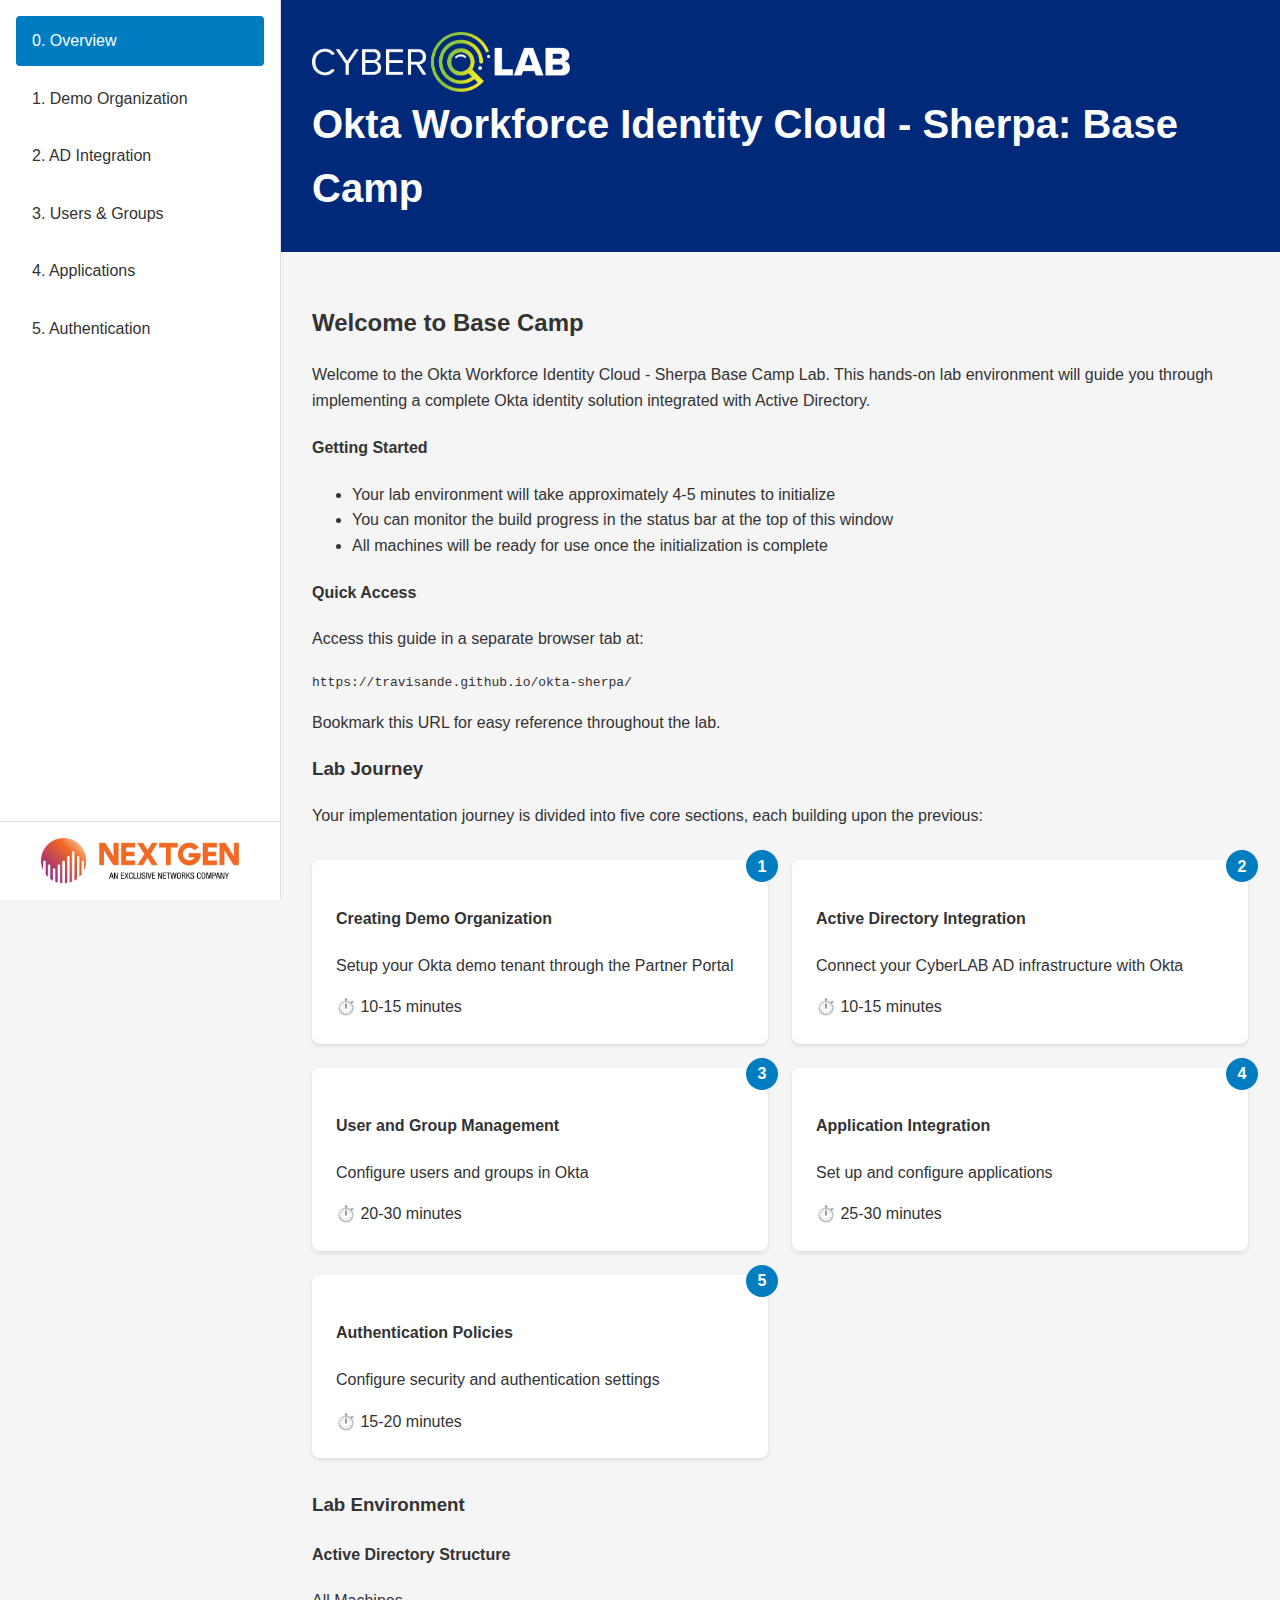
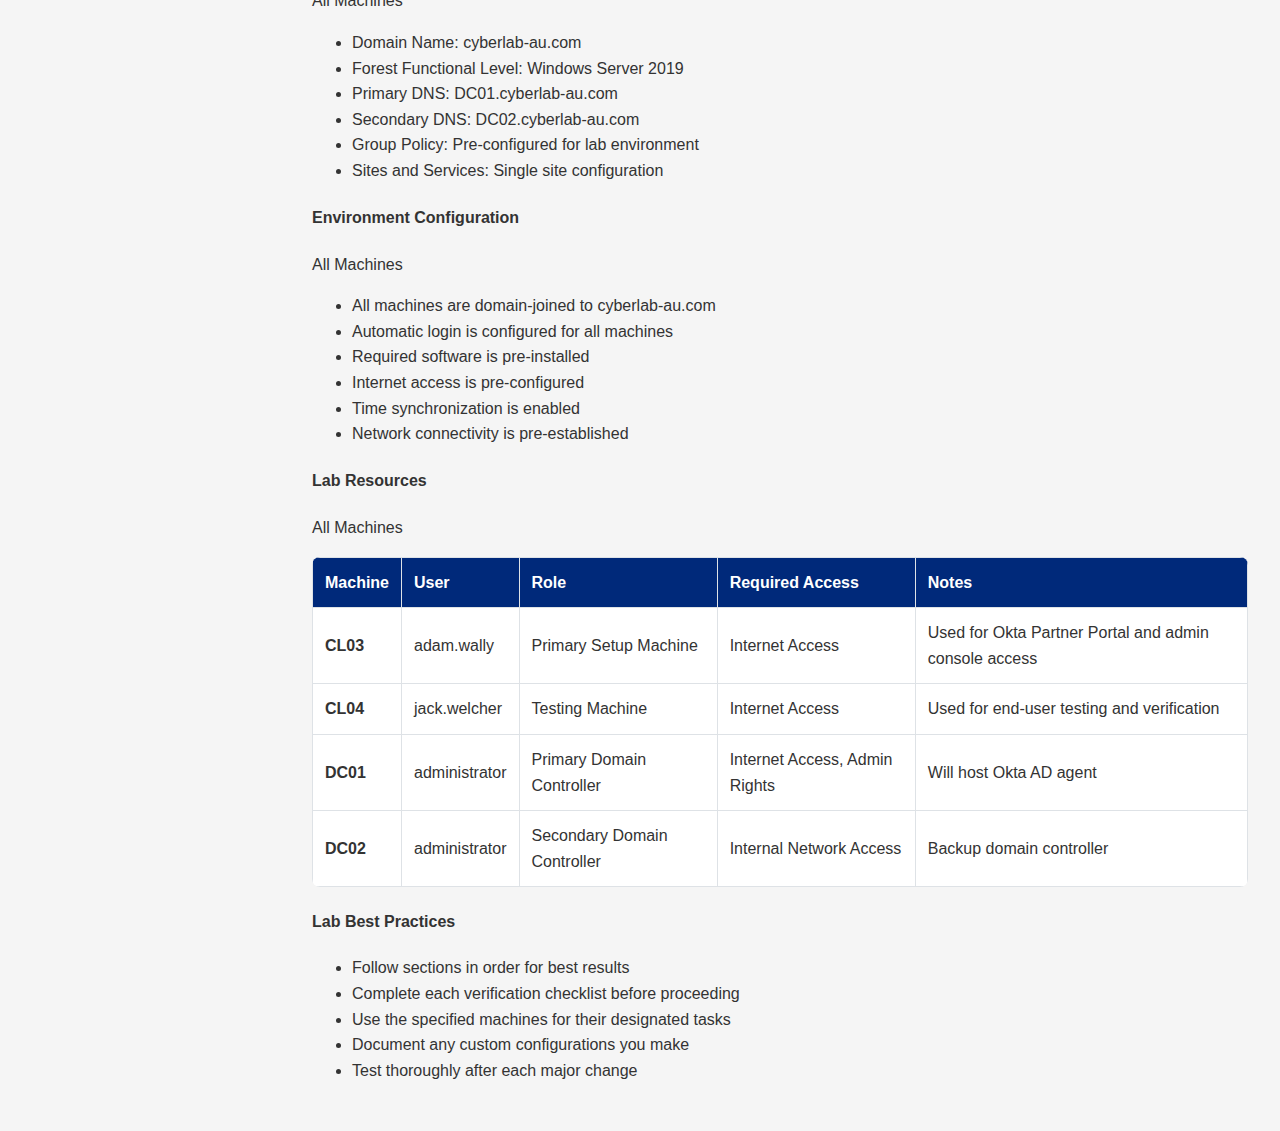
==== index.html @ 4bf0cad9 "Update index.html" ====
<!DOCTYPE html>
<html lang="en">
<head>
    <meta charset="UTF-8">
    <title>Okta Workforce Identity Cloud - Sherpa</title>
    <style>
        :root {
            --primary-color: #00297A;
            --secondary-color: #007DC1;
            --accent-color: #6e46ae;
            --text-color: #333;
            --background-color: #f5f5f5;
            --section-bg: #ffffff;
            --success-color: #28a745;
            --warning-color: #ffc107;
            --info-color: #17a2b8;
            --danger-color: #dc3545;
            --sidebar-width: 280px;
        }

        body {
            font-family: -apple-system, BlinkMacSystemFont, 'Segoe UI', Roboto, Oxygen, Ubuntu, Cantarell, sans-serif;
            line-height: 1.6;
            color: var(--text-color);
            background: var(--background-color);
            margin: 0;
            padding: 0;
        }

        .layout-container {
            display: flex;
            min-height: 100vh;
        }

        .sidebar {
            width: var(--sidebar-width);
            background: white;
            border-right: 1px solid #dee2e6;
            position: fixed;
            height: 100vh;
            overflow-y: auto;
            display: flex;
            flex-direction: column; /* Added to enable footer positioning */
        }

        .sidebar-nav {
            padding: 1rem;
            flex: 1; /* Takes up available space */
        }

        .nav-item {
            display: block;
            padding: 0.75rem 1rem;
            color: var(--text-color);
            text-decoration: none;
            border-radius: 4px;
            margin-bottom: 0.5rem;
        }

        .nav-item:hover {
            background: #f8f9fa;
        }

        .nav-item.active {
            background: var(--secondary-color);
            color: white;
        }

        .main-content {
            margin-left: var(--sidebar-width);
            flex: 1;
        }

        header {
            background: var(--primary-color);
            color: white;
            padding: 2rem;
        }

        header h1 {
            margin: 0;
            font-size: 2.5rem;
        }

        .content {
            padding: 2rem;
            max-width: 1200px;
            margin: 0 auto;
        }

        .section-cards {
            display: grid;
            grid-template-columns: repeat(auto-fit, minmax(300px, 1fr));
            gap: 1.5rem;
            margin: 2rem 0;
        }

        .section-card {
            background: white;
            padding: 1.5rem;
            border-radius: 8px;
            box-shadow: 0 2px 4px rgba(0,0,0,0.1);
            position: relative;
        }

        .card-number {
            position: absolute;
            top: -10px;
            right: -10px;
            width: 2rem;
            height: 2rem;
            background: var(--secondary-color);
            color: white;
            border-radius: 50%;
            display: flex;
            align-items: center;
            justify-content: center;
            font-weight: bold;
        }

        .table-container {
            overflow-x: auto;
            background: white;
            border-radius: 8px;
            margin: 1rem 0;
        }

        table {
            width: 100%;
            border-collapse: collapse;
        }

        th, td {
            padding: 0.75rem;
            border: 1px solid #dee2e6;
            text-align: left;
        }

        th {
            background: var(--primary-color);
            color: white;
        }

        @media (max-width: 768px) {
            .layout-container {
                flex-direction: column;
            }

            .sidebar {
                width: 100%;
                height: auto;
                position: relative;
            }

            .main-content {
                margin-left: 0;
            }

            .content {
                padding: 1rem;
            }
        }
        .logo-container {
            height: 60px;
            display: flex;
            align-items: center;
        }

        .logo-container img {
            height: 100%;
            width: auto;
            object-fit: contain;
        }
                .sidebar-footer {
            padding: 1rem;
            border-top: 1px solid #dee2e6;
            display: flex;
            justify-content: center;
            background: white;
        }

        .sidebar-footer img {
            max-width: 80%;
            height: auto;
            object-fit: contain;
        }
        @media (max-width: 768px) {
            .sidebar-footer {
                position: static;
                margin-top: 1rem;
            }
        }
    </style>
</head>
<body>
    <div class="layout-container">
        <aside class="sidebar">
            <nav class="sidebar-nav">
                <a href="./index.html" class="nav-item active">
                    <div>0. Overview</div>
                </a>
                <a href="./section1.html" class="nav-item">
                    <div>1. Demo Organization</div>
                </a>
                <a href="./section2.html" class="nav-item">
                    <div>2. AD Integration</div>
                </a>
                <a href="./section3.html" class="nav-item">
                    <div>3. Users & Groups</div>
                </a>
                <a href="./section4.html" class="nav-item">
                    <div>4. Applications</div>
                </a>
                <a href="./section5.html" class="nav-item">
                    <div>5. Authentication</div>
                </a>
            </nav>
            <div class="sidebar-footer">
                <img src="images/NEXTGEN.png" alt="NEXTGEN" />
            </div>
        </aside>

        <main class="main-content">
            <header>
                <div class="logo-container">
                    <img src="images/CyberLAB.png" alt="CyberLAB" />
                </div>
                <h1>Okta Workforce Identity Cloud - Sherpa: Base Camp</h1>
            </header>

            <div class="content">
                <div class="intro">
                    <h2>Welcome to Base Camp</h2>
                    <p>Welcome to the Okta Workforce Identity Cloud - Sherpa Base Camp Lab. This hands-on lab environment will guide you through implementing a complete Okta identity solution integrated with Active Directory.</p>
                    
                    <div class="important">
                        <h4>Getting Started</h4>
                        <ul>
                            <li>Your lab environment will take approximately 4-5 minutes to initialize</li>
                            <li>You can monitor the build progress in the status bar at the top of this window</li>
                            <li>All machines will be ready for use once the initialization is complete</li>
                        </ul>
                    </div>

                    <div class="note">
                        <h4>Quick Access</h4>
                        <p>Access this guide in a separate browser tab at:</p>
                        <code>https://travisande.github.io/okta-sherpa/</code>
                        <p>Bookmark this URL for easy reference throughout the lab.</p>
                    </div>
                </div>

<div class="section-overview">
                    <h3>Lab Journey</h3>
                    <p>Your implementation journey is divided into five core sections, each building upon the previous:</p>
                    <div class="section-cards">
                        <div class="section-card">
                            <div class="card-number">1</div>
                            <h4>Creating Demo Organization</h4>
                            <p>Setup your Okta demo tenant through the Partner Portal</p>
                            <span class="estimated-time">⏱️ 10-15 minutes</span>
                        </div>
                        
                        <div class="section-card">
                            <div class="card-number">2</div>
                            <h4>Active Directory Integration</h4>
                            <p>Connect your CyberLAB AD infrastructure with Okta</p>
                            <span class="estimated-time">⏱️ 10-15 minutes</span>
                        </div>
                        
                        <div class="section-card">
                            <div class="card-number">3</div>
                            <h4>User and Group Management</h4>
                            <p>Configure users and groups in Okta</p>
                            <span class="estimated-time">⏱️ 20-30 minutes</span>
                        </div>
                        
                        <div class="section-card">
                            <div class="card-number">4</div>
                            <h4>Application Integration</h4>
                            <p>Set up and configure applications</p>
                            <span class="estimated-time">⏱️ 25-30 minutes</span>
                        </div>
                        
                        <div class="section-card">
                            <div class="card-number">5</div>
                            <h4>Authentication Policies</h4>
                            <p>Configure security and authentication settings</p>
                            <span class="estimated-time">⏱️ 15-20 minutes</span>
                        </div>
                    </div>
                </div>

                <div class="environment-details">
                    <h3>Lab Environment</h3>
                    
                    <div class="domain-info">
                        <div class="step-header">
                            <h4>Active Directory Structure</h4>
                            <div class="machine-indicator">All Machines</div>
                        </div>
                        <ul>
                            <li>Domain Name: cyberlab-au.com</li>
                            <li>Forest Functional Level: Windows Server 2019</li>
                            <li>Primary DNS: DC01.cyberlab-au.com</li>
                            <li>Secondary DNS: DC02.cyberlab-au.com</li>
                            <li>Group Policy: Pre-configured for lab environment</li>
                            <li>Sites and Services: Single site configuration</li>
                        </ul>
                    </div>

                    <div class="important-notes">
                        <div class="step-header">
                            <h4>Environment Configuration</h4>
                            <div class="machine-indicator">All Machines</div>
                        </div>
                        <ul>
                            <li>All machines are domain-joined to cyberlab-au.com</li>
                            <li>Automatic login is configured for all machines</li>
                            <li>Required software is pre-installed</li>
                            <li>Internet access is pre-configured</li>
                            <li>Time synchronization is enabled</li>
                            <li>Network connectivity is pre-established</li>
                        </ul>
                    </div>
                    
                <div class="machine-info">
                        <div class="step-header">
                            <h4>Lab Resources</h4>
                            <div class="machine-indicator">All Machines</div>
                        </div>
                    <div class="table-container">
                        <table>
                            <thead>
                                <tr>
                                    <th>Machine</th>
                                    <th>User</th>
                                    <th>Role</th>
                                    <th>Required Access</th>
                                    <th>Notes</th>
                                </tr>
                            </thead>
                            <tbody>
                                <tr>
                                    <td><strong>CL03</strong></td>
                                    <td>adam.wally</td>
                                    <td>Primary Setup Machine</td>
                                    <td>Internet Access</td>
                                    <td>Used for Okta Partner Portal and admin console access</td>
                                </tr>
                                <tr>
                                    <td><strong>CL04</strong></td>
                                    <td>jack.welcher</td>
                                    <td>Testing Machine</td>
                                    <td>Internet Access</td>
                                    <td>Used for end-user testing and verification</td>
                                </tr>
                                <tr>
                                    <td><strong>DC01</strong></td>
                                    <td>administrator</td>
                                    <td>Primary Domain Controller</td>
                                    <td>Internet Access, Admin Rights</td>
                                    <td>Will host Okta AD agent</td>
                                </tr>
                                <tr>
                                    <td><strong>DC02</strong></td>
                                    <td>administrator</td>
                                    <td>Secondary Domain Controller</td>
                                    <td>Internal Network Access</td>
                                    <td>Backup domain controller</td>
                                </tr>
                            </tbody>
                        </table>
                    </div>

                    <div class="tip">
                        <h4>Lab Best Practices</h4>
                        <ul>
                            <li>Follow sections in order for best results</li>
                            <li>Complete each verification checklist before proceeding</li>
                            <li>Use the specified machines for their designated tasks</li>
                            <li>Document any custom configurations you make</li>
                            <li>Test thoroughly after each major change</li>
                        </ul>
                    </div>
                </div>
            </div>
        </main>
    </div>
</body>
</html>
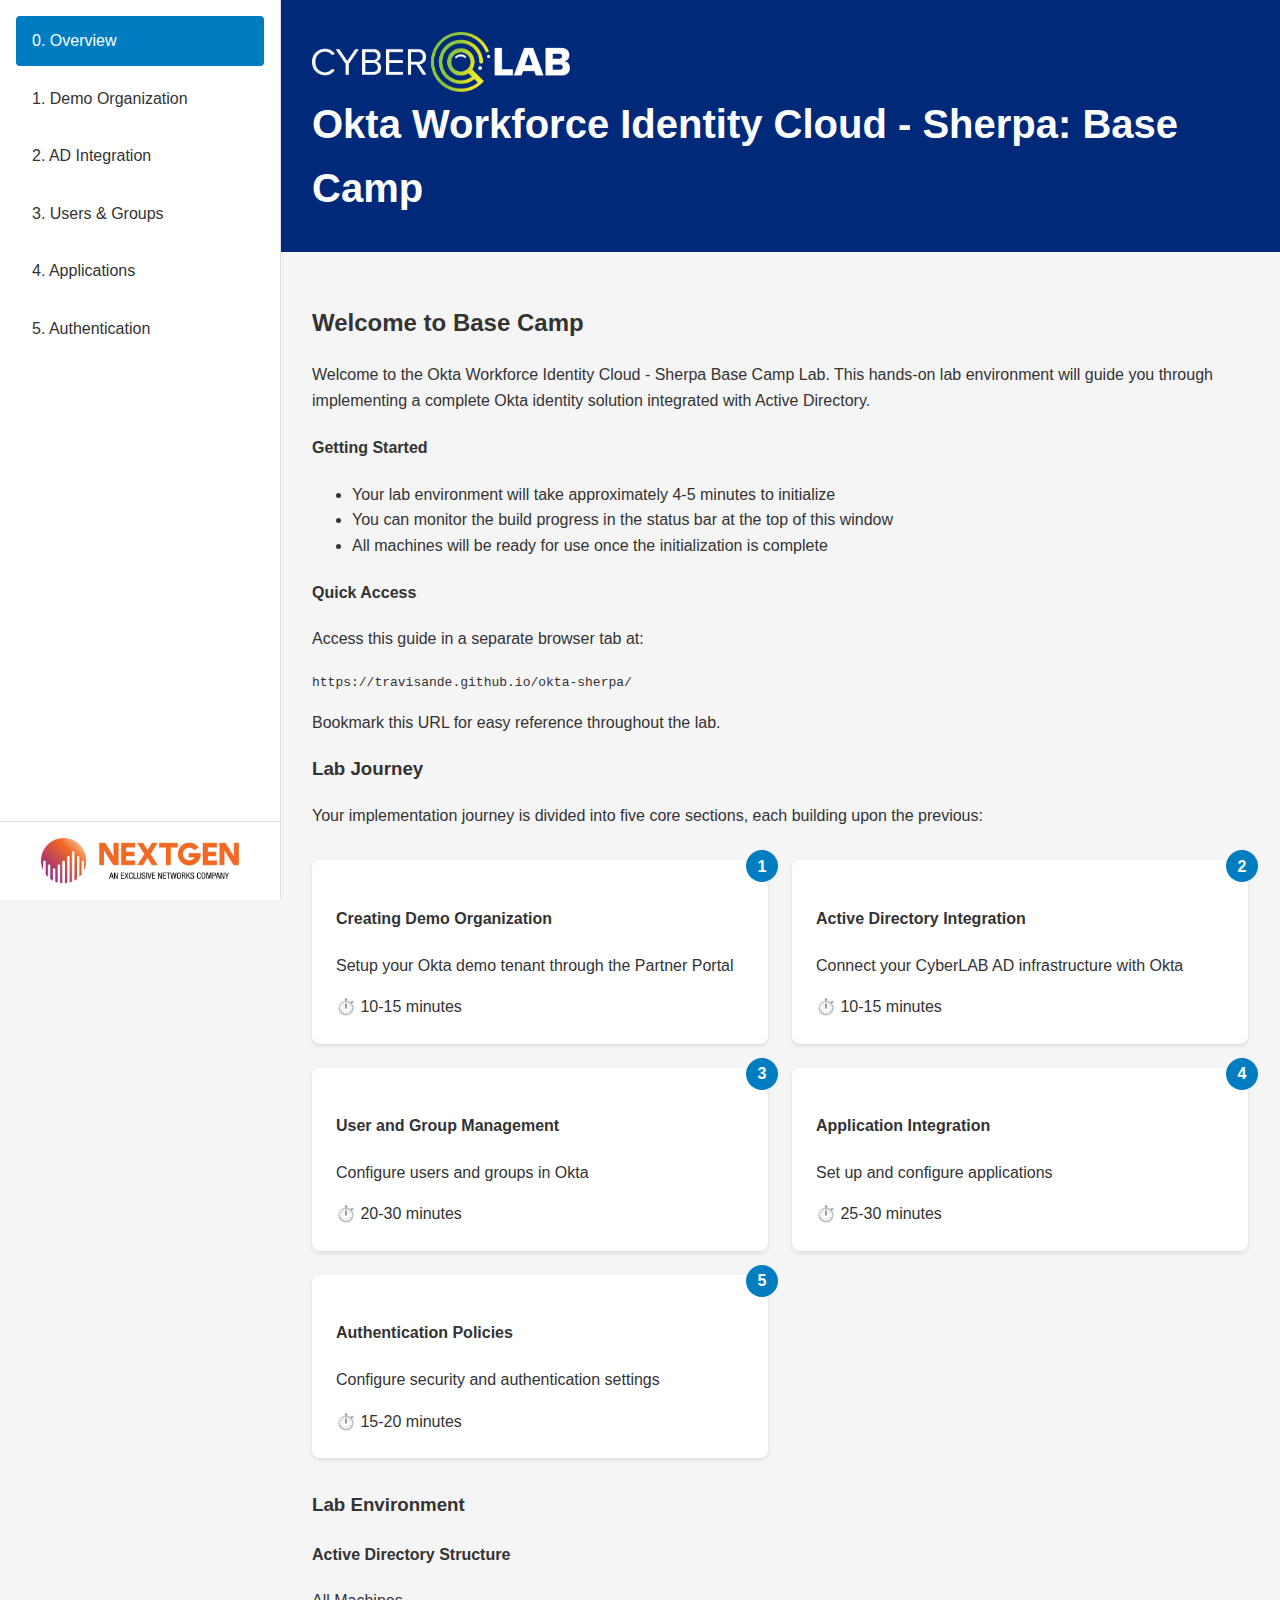
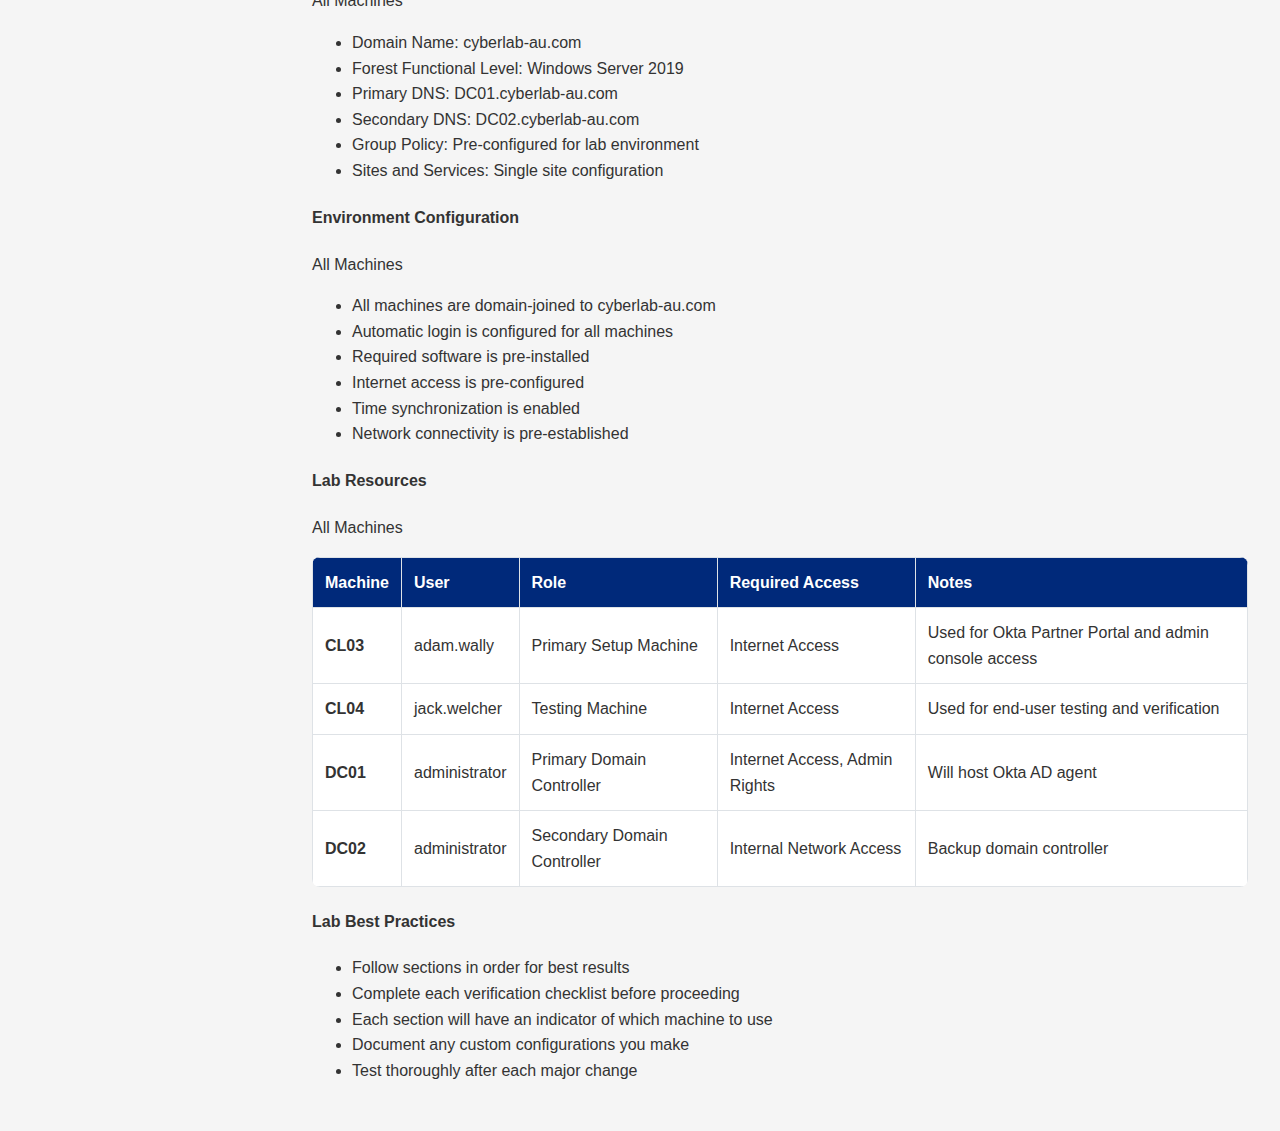
==== commit 89941d33: "Update index.html" ====
--- a/index.html
+++ b/index.html
@@ -378,7 +378,7 @@
                         <ul>
                             <li>Follow sections in order for best results</li>
                             <li>Complete each verification checklist before proceeding</li>
-                            <li>Use the specified machines for their designated tasks</li>
+                            <li>Each section will have an indicator of which machine to use</li>
                             <li>Document any custom configurations you make</li>
                             <li>Test thoroughly after each major change</li>
                         </ul>
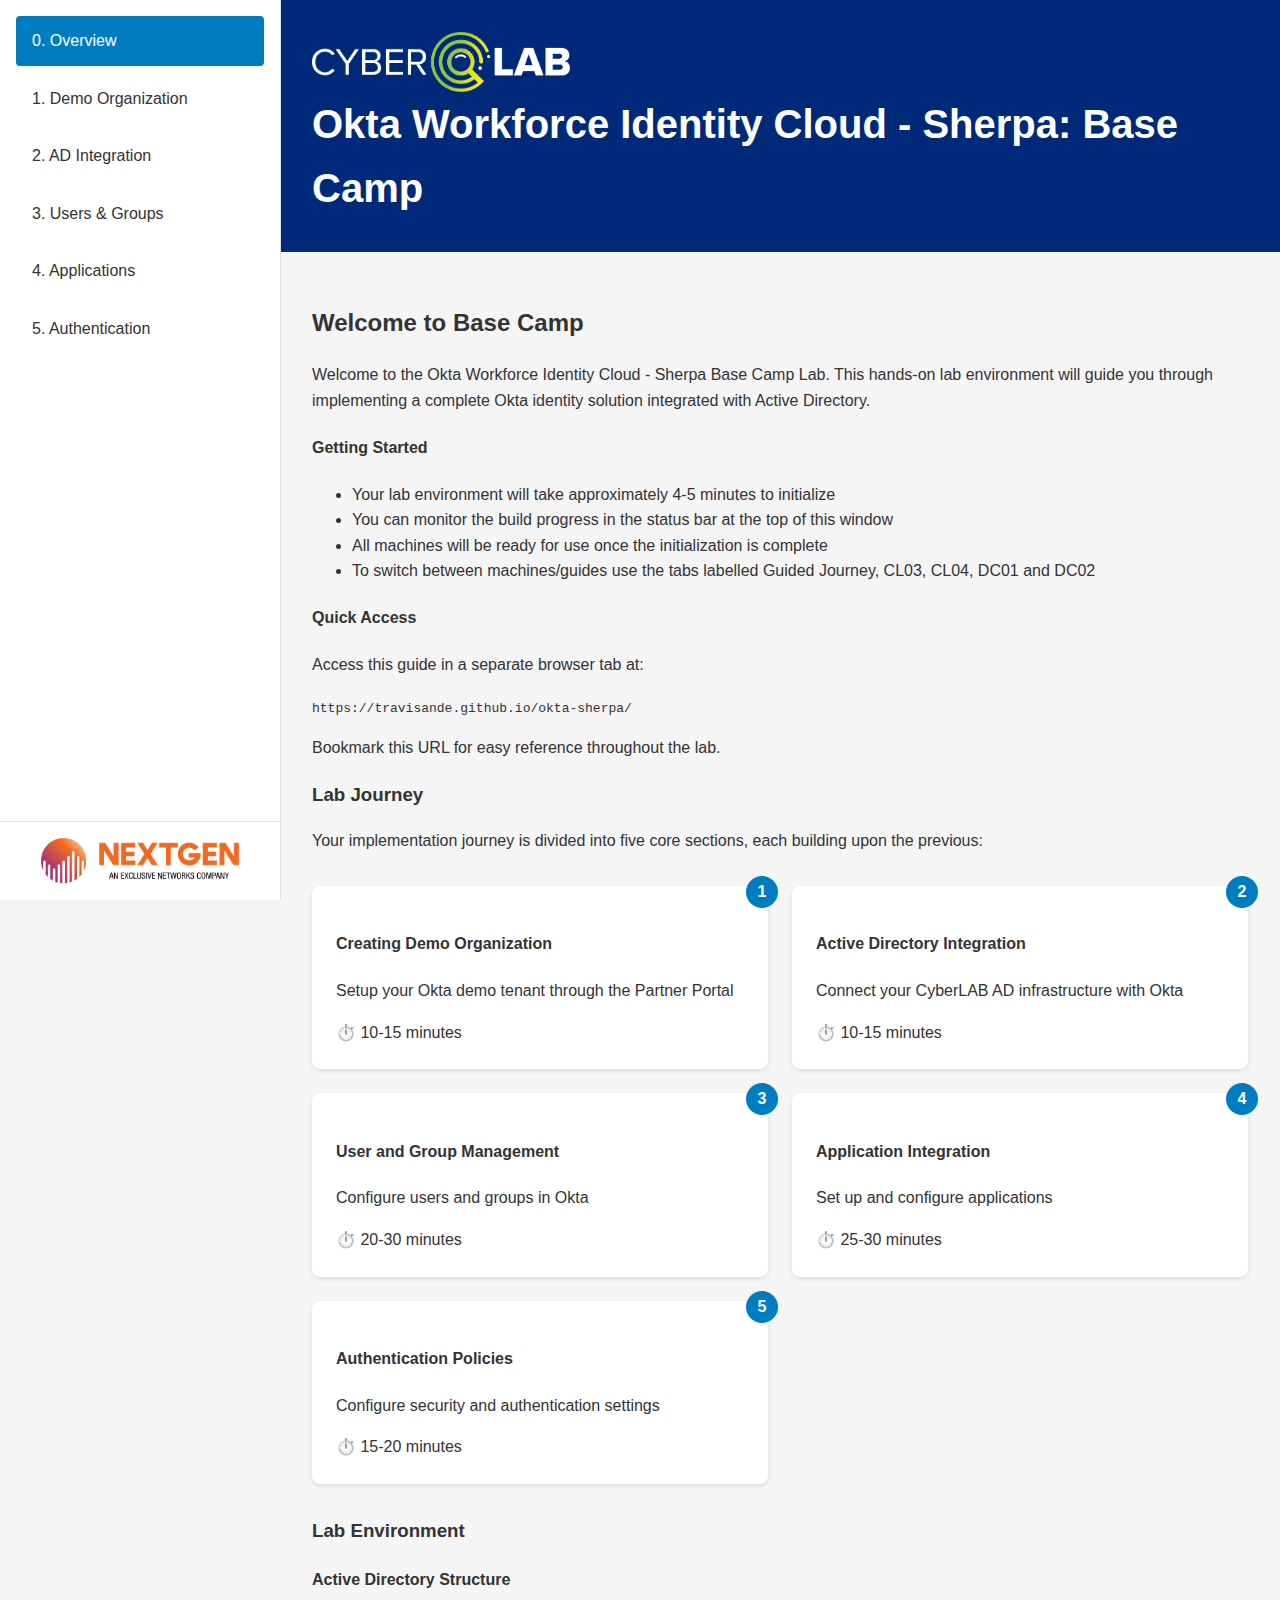
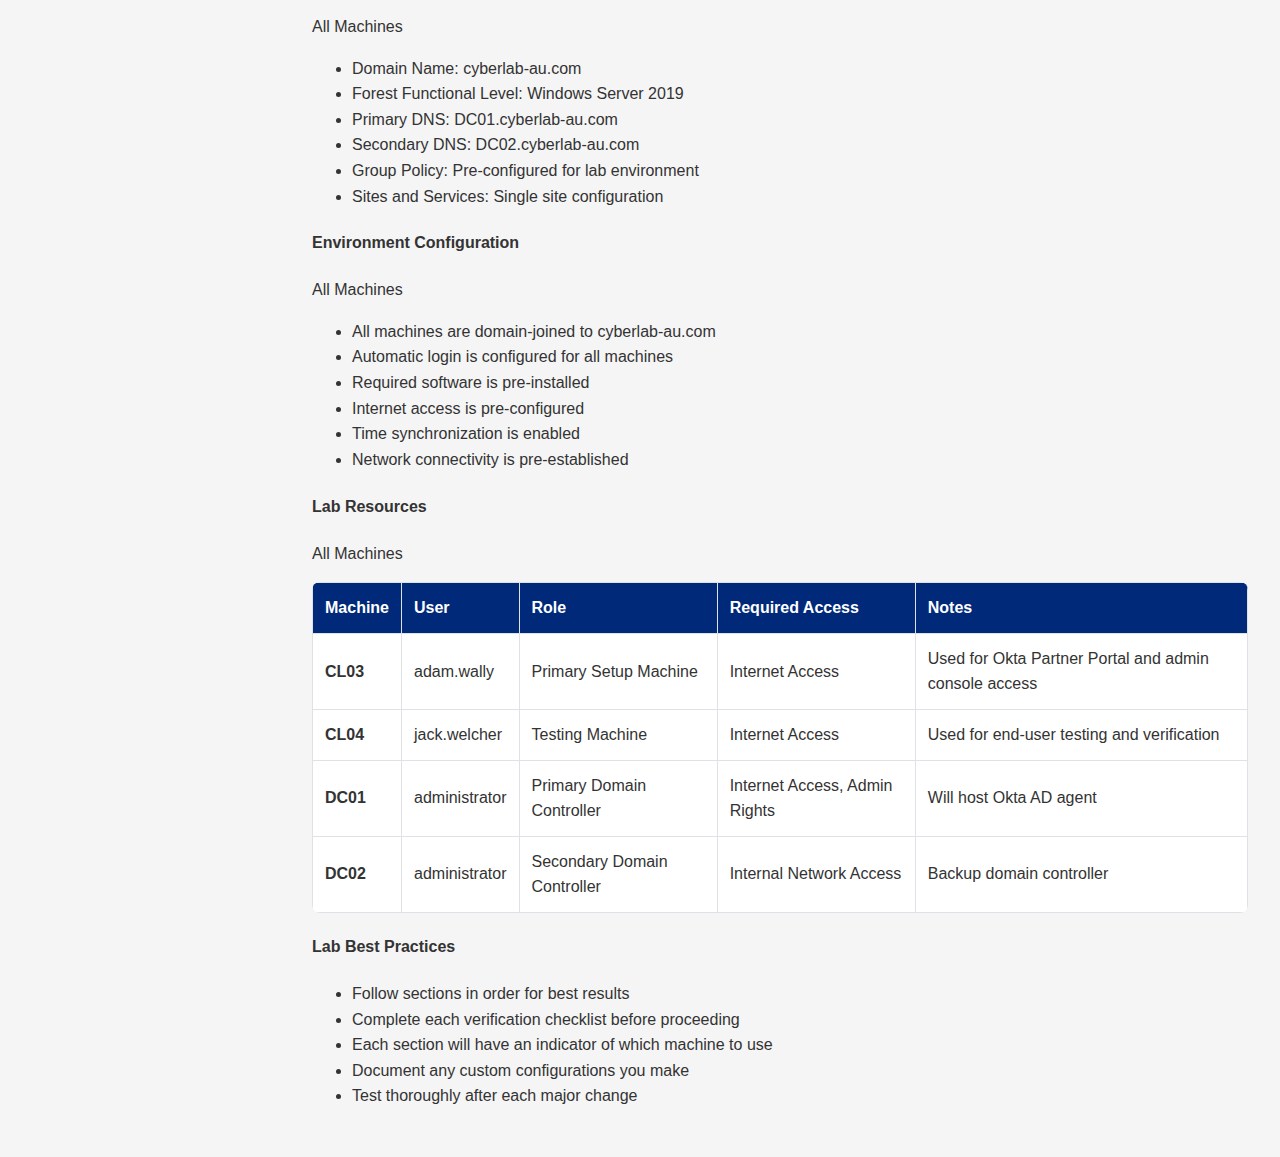
==== commit caafabdd: "Update index.html" ====
--- a/index.html
+++ b/index.html
@@ -239,6 +239,7 @@
                             <li>Your lab environment will take approximately 4-5 minutes to initialize</li>
                             <li>You can monitor the build progress in the status bar at the top of this window</li>
                             <li>All machines will be ready for use once the initialization is complete</li>
+                            <li>To switch between machines/guides use the tabs labelled Guided Journey, CL03, CL04, DC01 and DC02</li>
                         </ul>
                     </div>
 
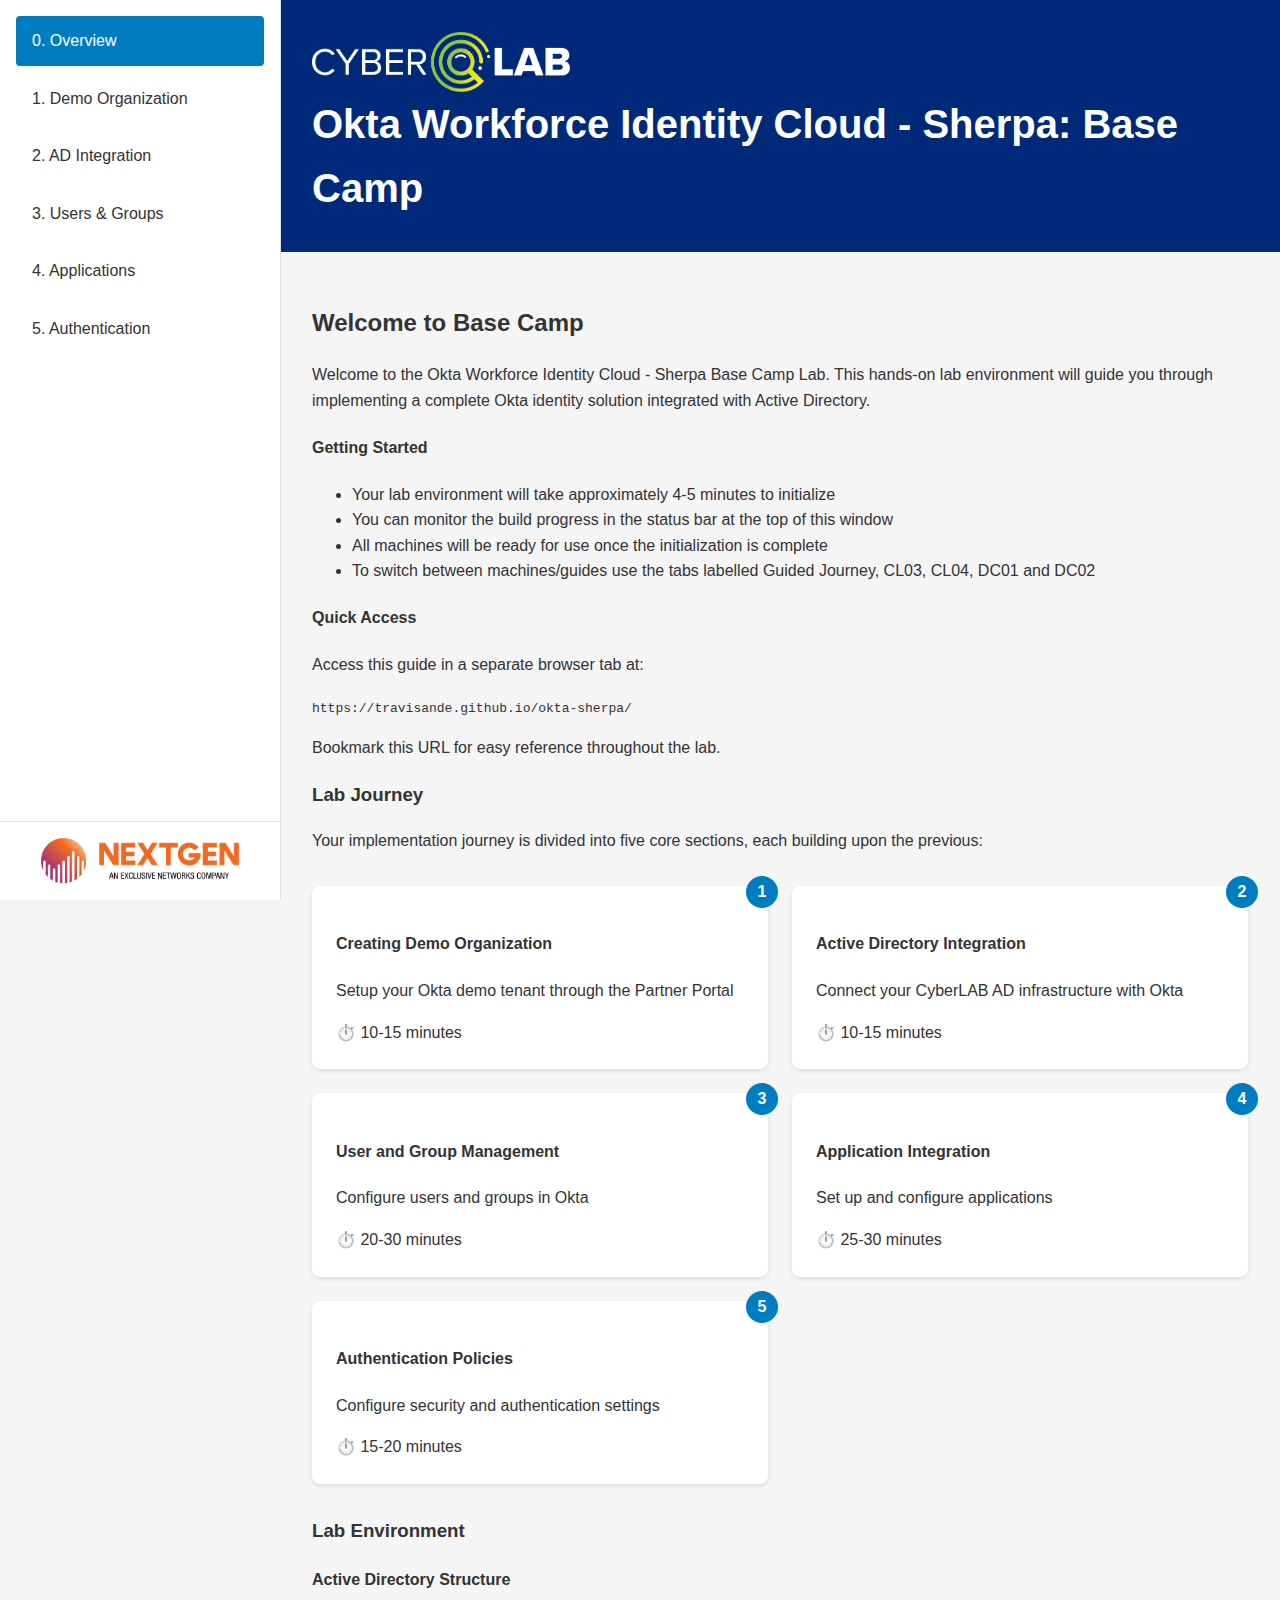
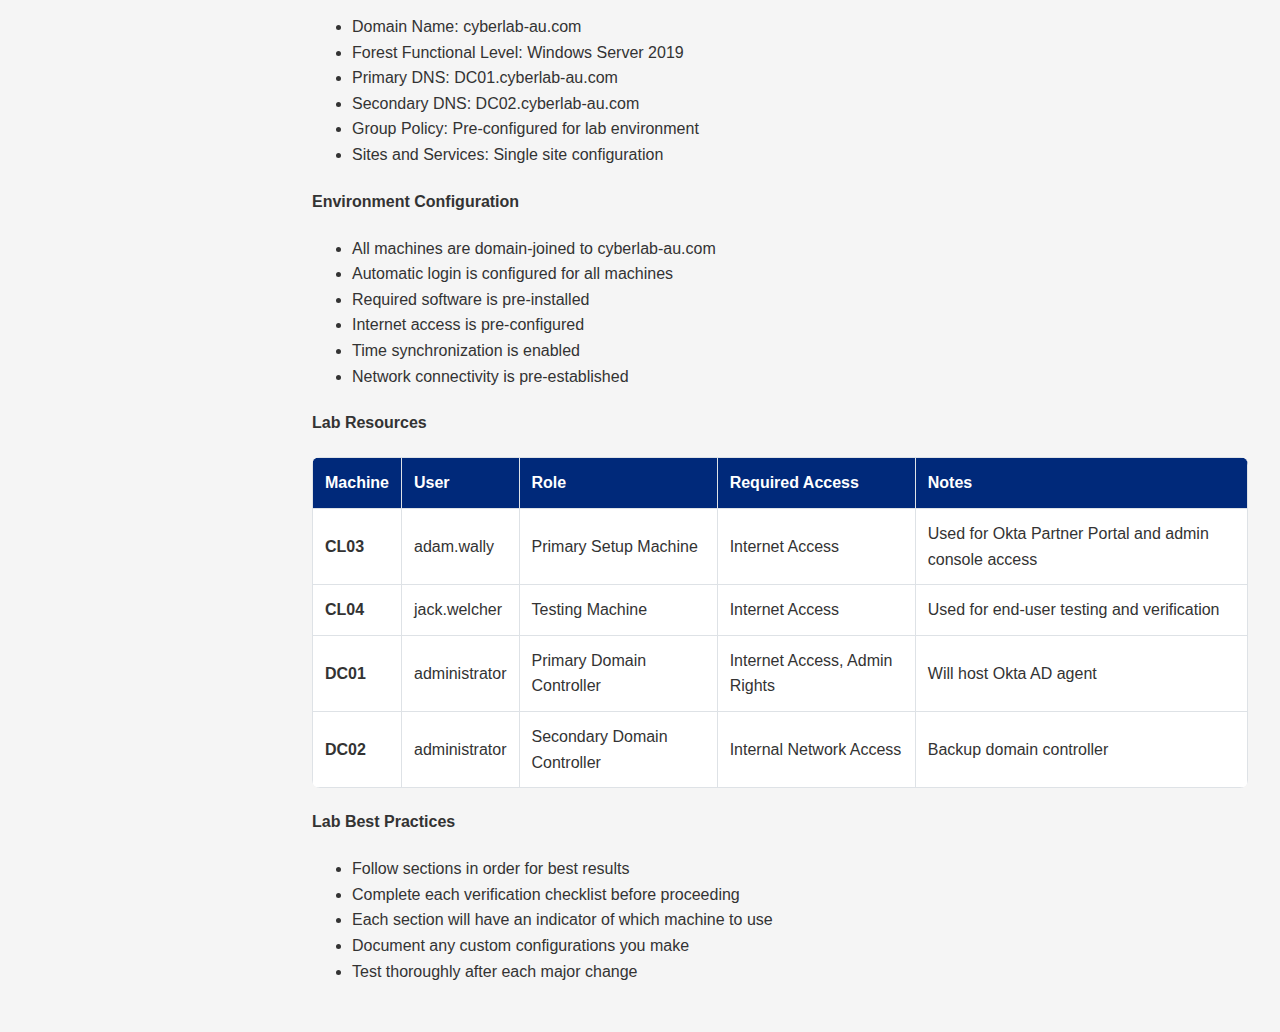
==== commit 2660274a: "Update index.html" ====
--- a/index.html
+++ b/index.html
@@ -298,7 +298,6 @@
                     <div class="domain-info">
                         <div class="step-header">
                             <h4>Active Directory Structure</h4>
-                            <div class="machine-indicator">All Machines</div>
                         </div>
                         <ul>
                             <li>Domain Name: cyberlab-au.com</li>
@@ -313,7 +312,6 @@
                     <div class="important-notes">
                         <div class="step-header">
                             <h4>Environment Configuration</h4>
-                            <div class="machine-indicator">All Machines</div>
                         </div>
                         <ul>
                             <li>All machines are domain-joined to cyberlab-au.com</li>
@@ -328,7 +326,6 @@
                 <div class="machine-info">
                         <div class="step-header">
                             <h4>Lab Resources</h4>
-                            <div class="machine-indicator">All Machines</div>
                         </div>
                     <div class="table-container">
                         <table>
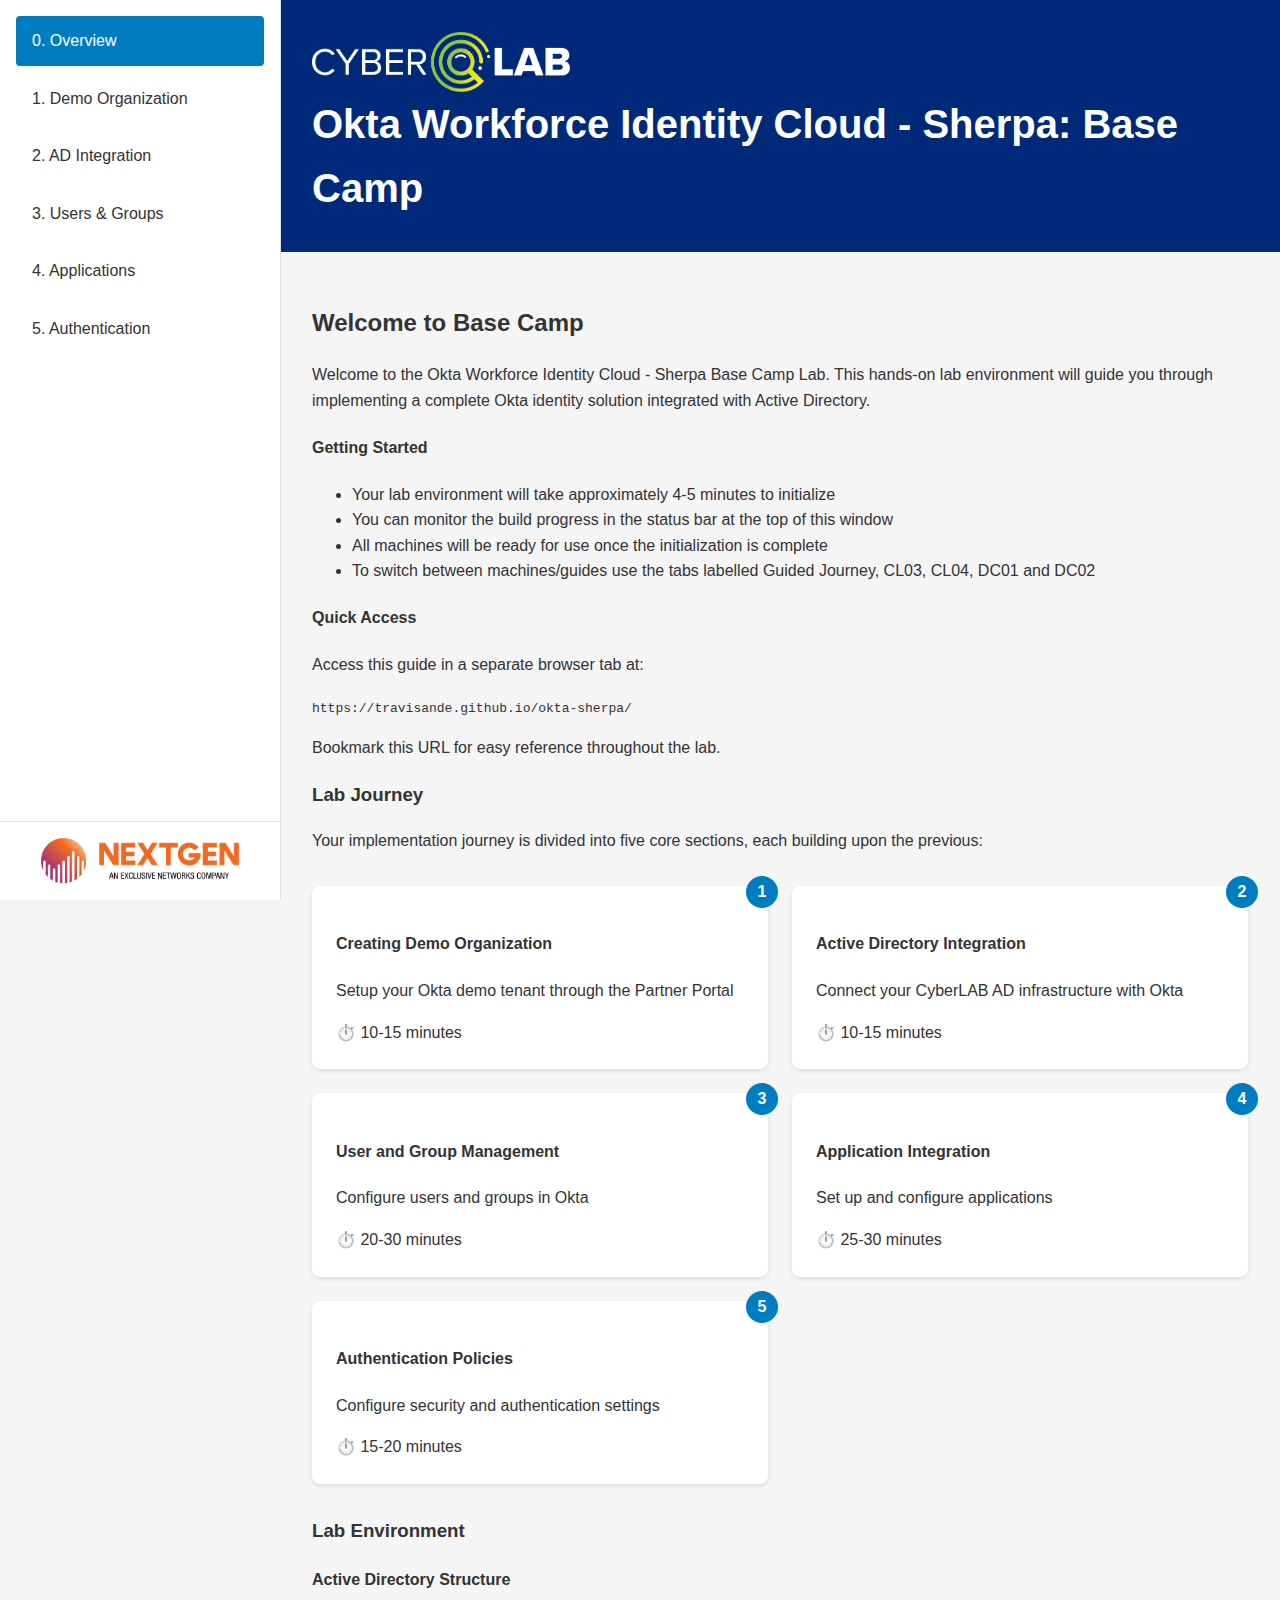
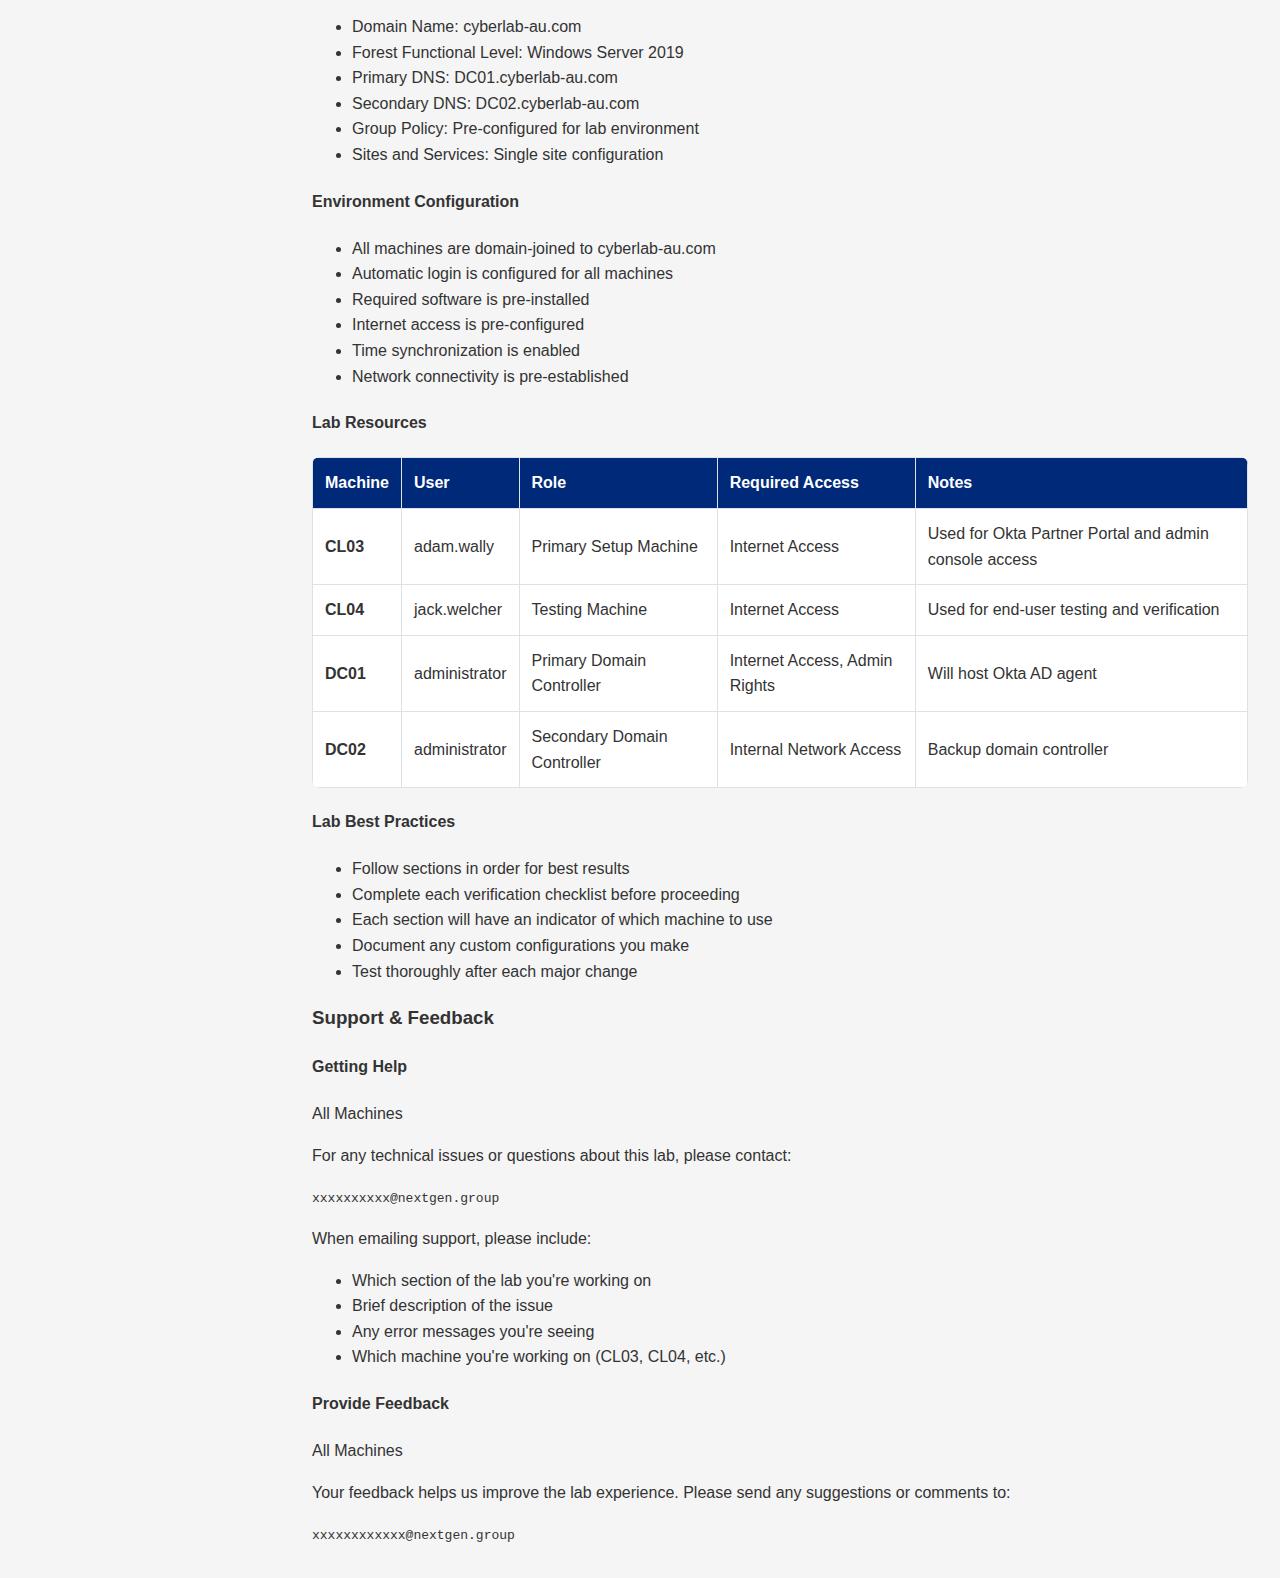
==== commit 08244d89: "Update index.html" ====
--- a/index.html
+++ b/index.html
@@ -381,6 +381,40 @@
                             <li>Test thoroughly after each major change</li>
                         </ul>
                     </div>
+
+                    <div class="support-feedback">
+                    <h3>Support & Feedback</h3>
+                    
+                    <div class="support-section">
+                        <div class="step-header">
+                            <h4>Getting Help</h4>
+                            <div class="machine-indicator">All Machines</div>
+                        </div>
+                        <div class="important">
+                            <p>For any technical issues or questions about this lab, please contact:</p>
+                            <code>xxxxxxxxxx@nextgen.group</code>
+                        </div>
+                        
+                        <div class="note">
+                            <p>When emailing support, please include:</p>
+                            <ul>
+                                <li>Which section of the lab you're working on</li>
+                                <li>Brief description of the issue</li>
+                                <li>Any error messages you're seeing</li>
+                                <li>Which machine you're working on (CL03, CL04, etc.)</li>
+                            </ul>
+                        </div>
+                    </div>
+
+                    <div class="feedback-section">
+                        <div class="step-header">
+                            <h4>Provide Feedback</h4>
+                            <div class="machine-indicator">All Machines</div>
+                        </div>
+                        <p>Your feedback helps us improve the lab experience. Please send any suggestions or comments to:</p>
+                        <code>xxxxxxxxxxxx@nextgen.group</code>
+                    </div>
+                </div>
                 </div>
             </div>
         </main>
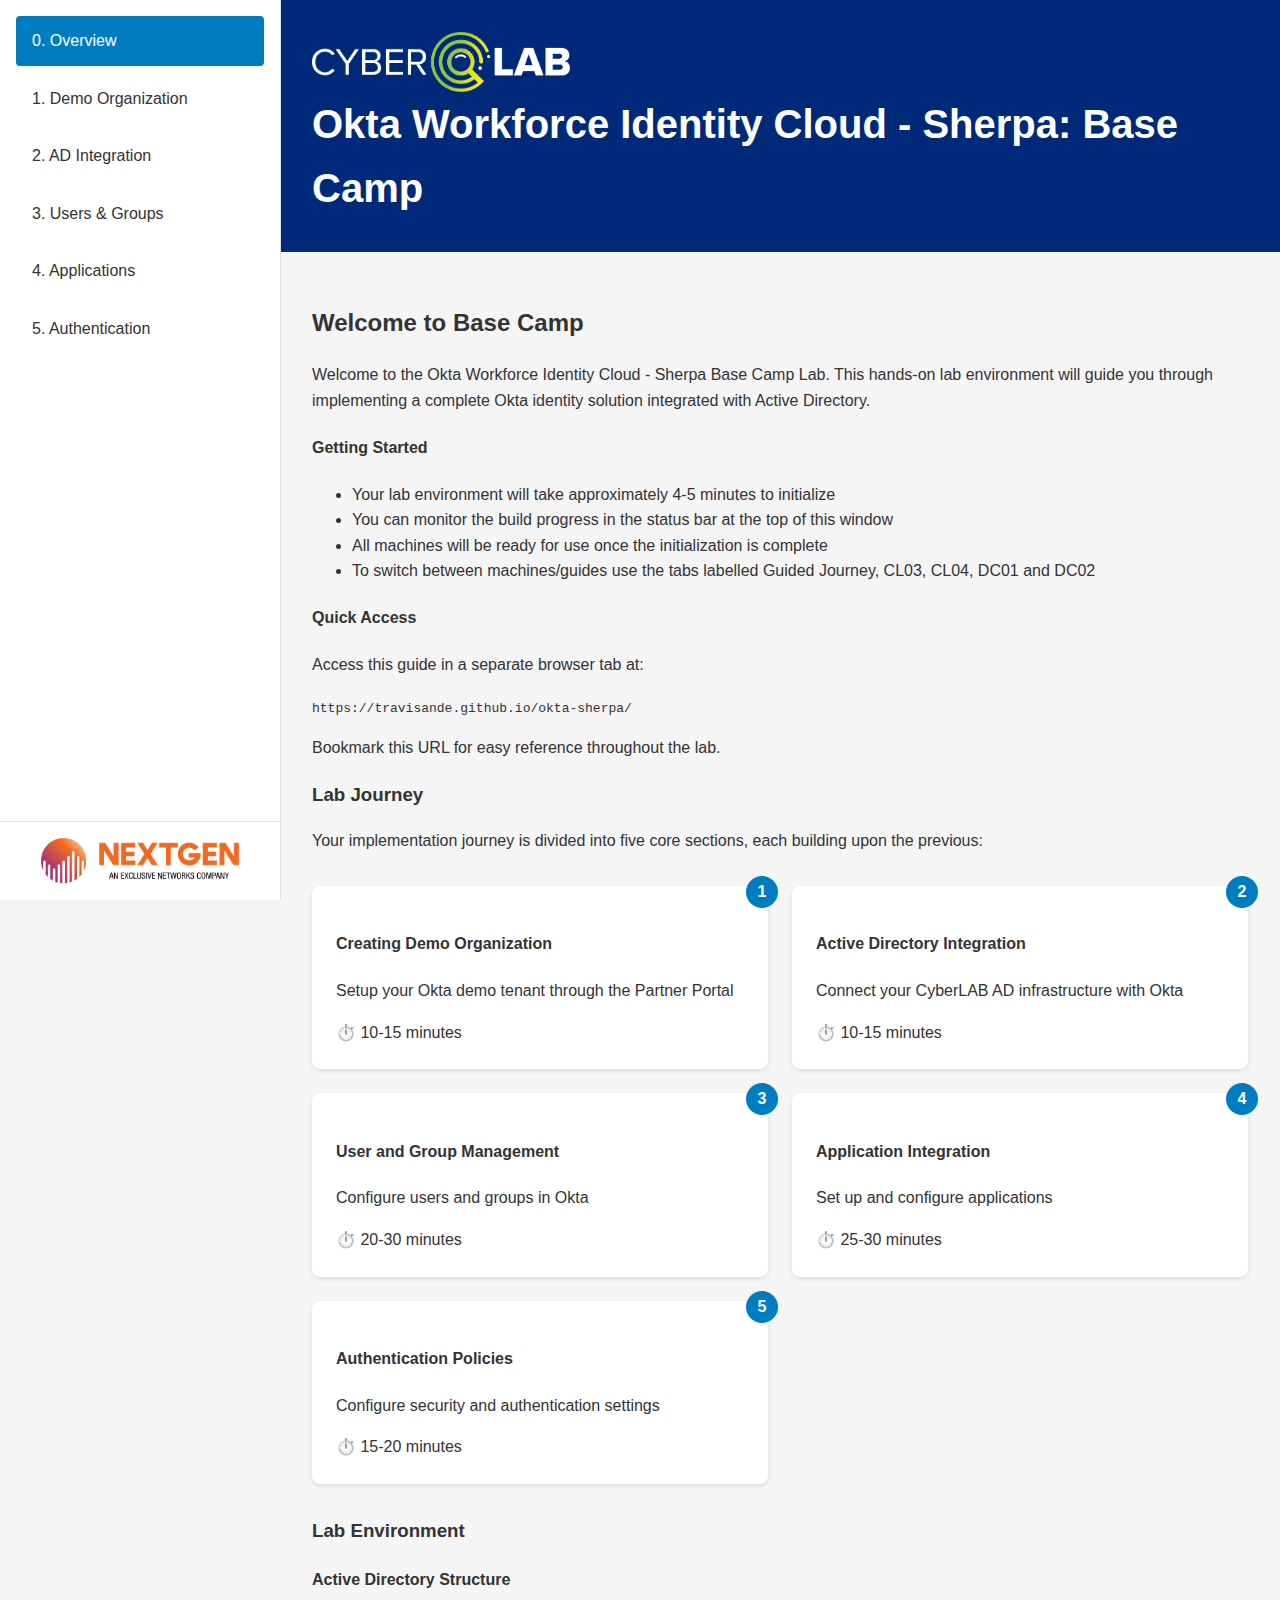
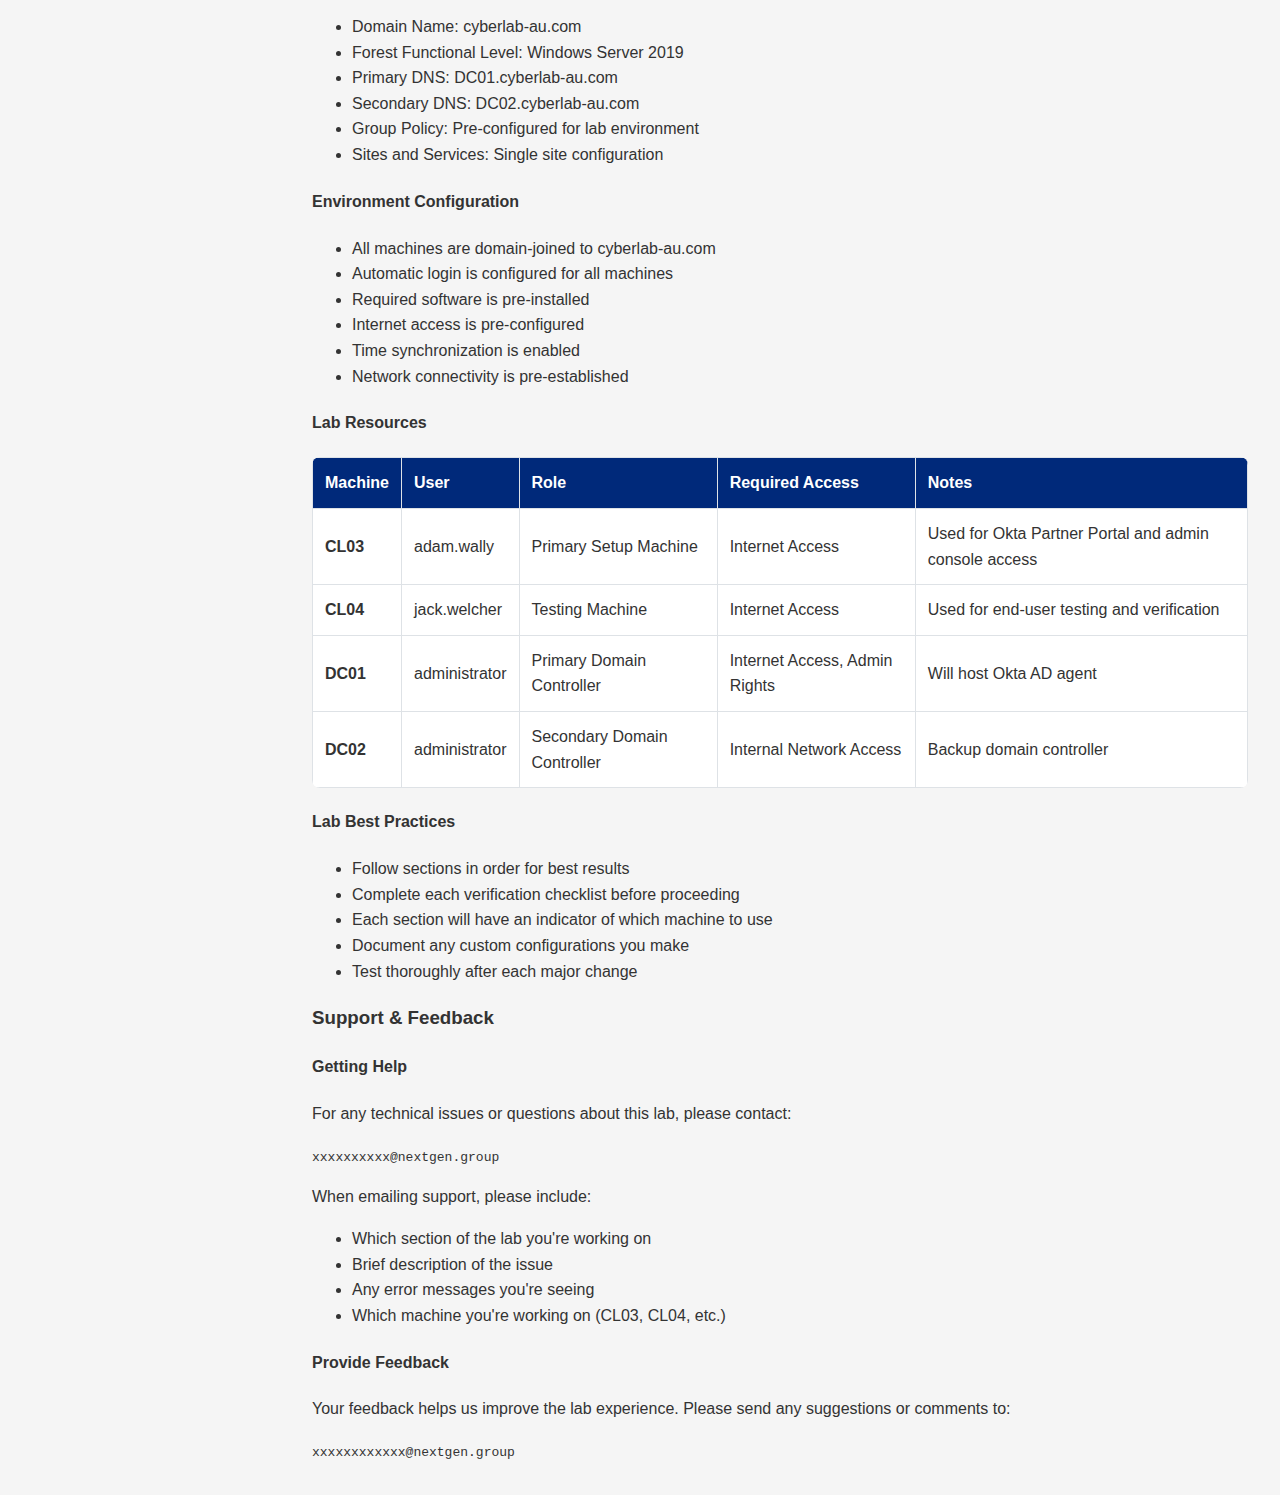
==== commit e3f8258d: "Update index.html" ====
--- a/index.html
+++ b/index.html
@@ -388,7 +388,6 @@
                     <div class="support-section">
                         <div class="step-header">
                             <h4>Getting Help</h4>
-                            <div class="machine-indicator">All Machines</div>
                         </div>
                         <div class="important">
                             <p>For any technical issues or questions about this lab, please contact:</p>
@@ -409,7 +408,6 @@
                     <div class="feedback-section">
                         <div class="step-header">
                             <h4>Provide Feedback</h4>
-                            <div class="machine-indicator">All Machines</div>
                         </div>
                         <p>Your feedback helps us improve the lab experience. Please send any suggestions or comments to:</p>
                         <code>xxxxxxxxxxxx@nextgen.group</code>
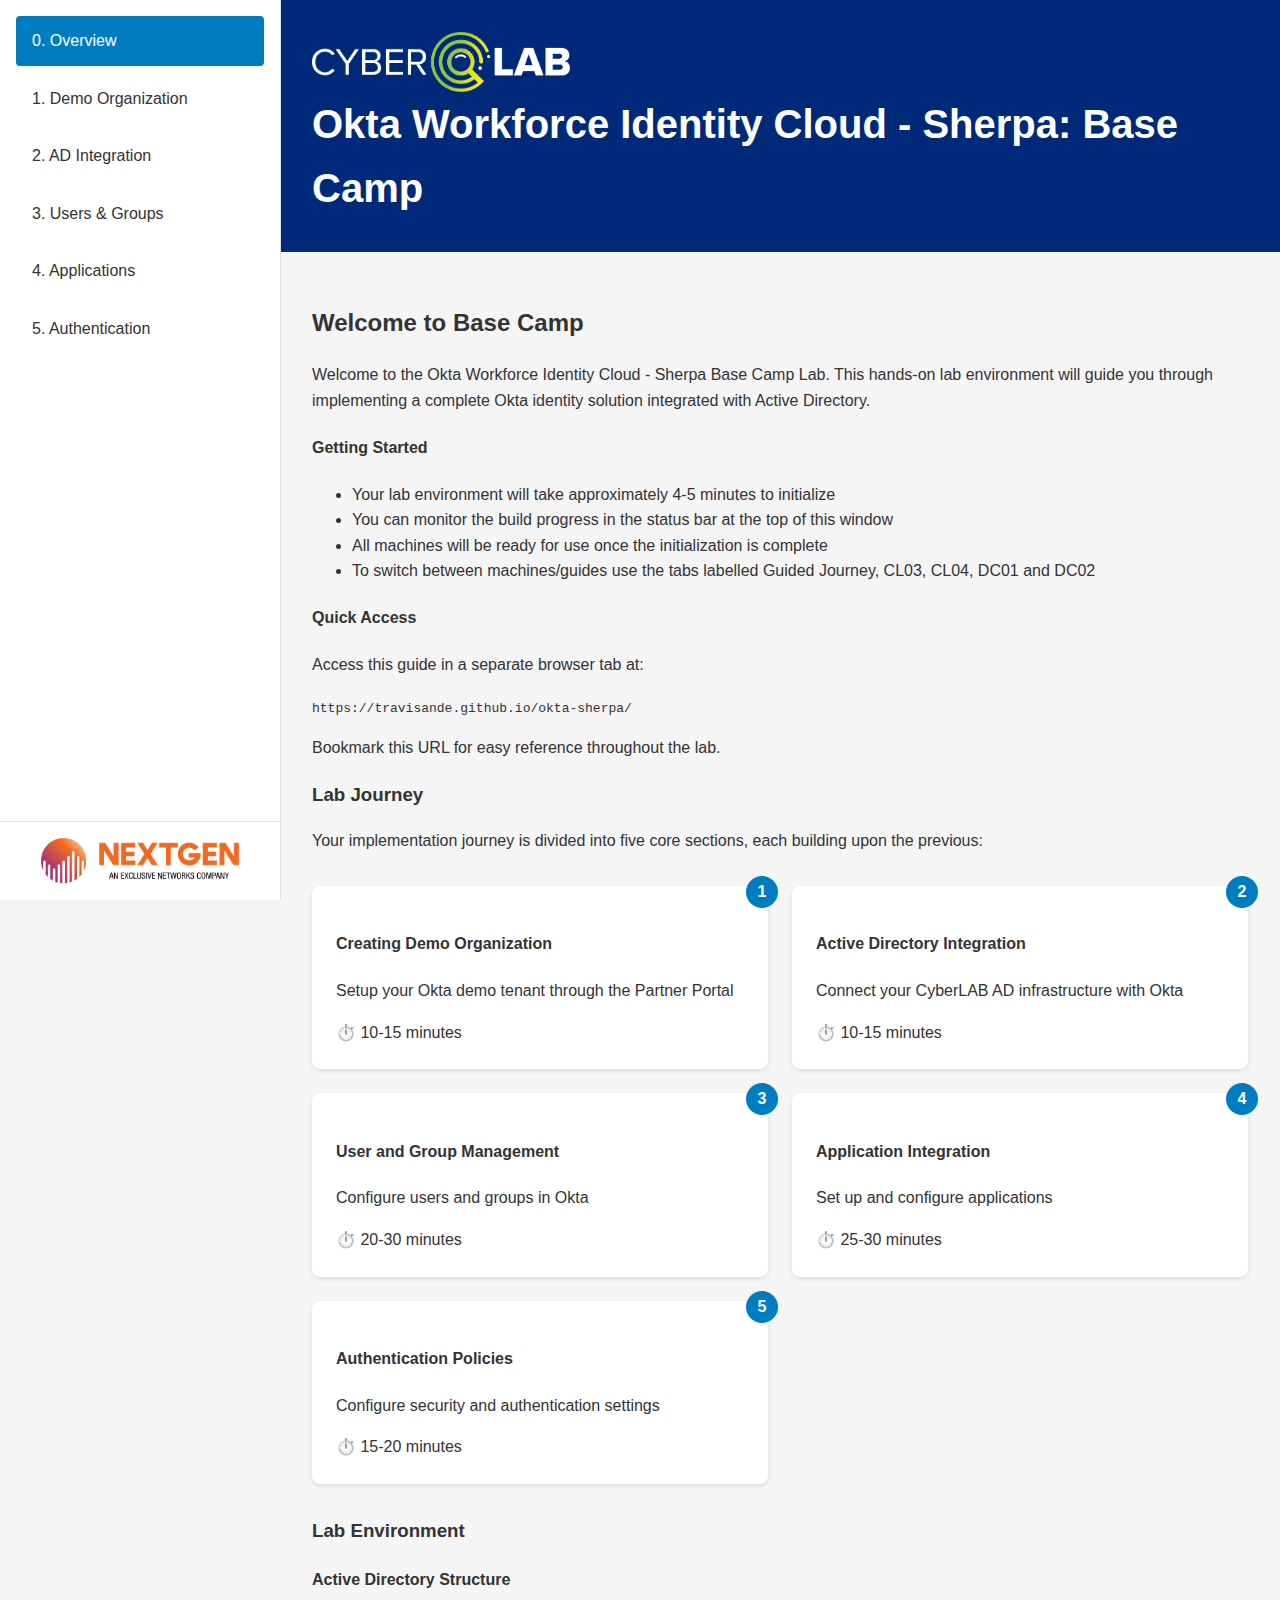
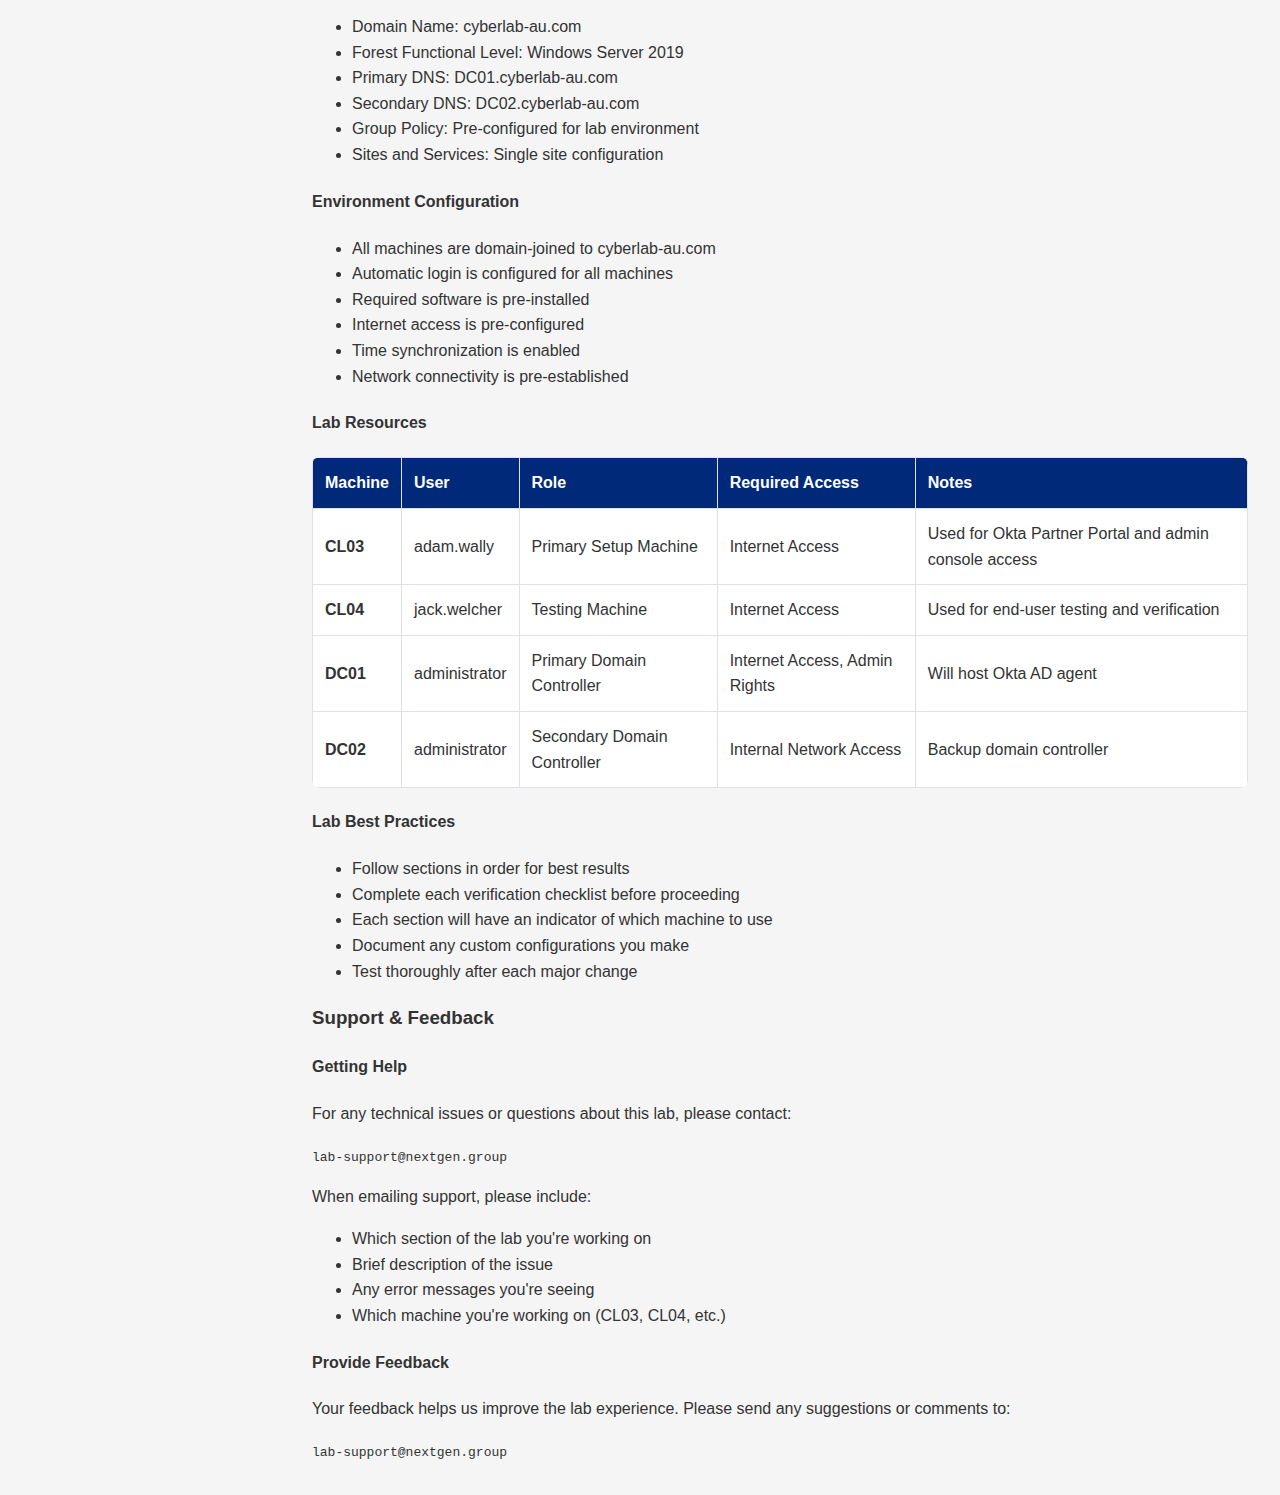
==== commit e845ef8d: "Update index.html" ====
--- a/index.html
+++ b/index.html
@@ -391,7 +391,7 @@
                         </div>
                         <div class="important">
                             <p>For any technical issues or questions about this lab, please contact:</p>
-                            <code>xxxxxxxxxx@nextgen.group</code>
+                            <code>lab-support@nextgen.group</code>
                         </div>
                         
                         <div class="note">
@@ -410,7 +410,7 @@
                             <h4>Provide Feedback</h4>
                         </div>
                         <p>Your feedback helps us improve the lab experience. Please send any suggestions or comments to:</p>
-                        <code>xxxxxxxxxxxx@nextgen.group</code>
+                        <code>lab-support@nextgen.group</code>
                     </div>
                 </div>
                 </div>
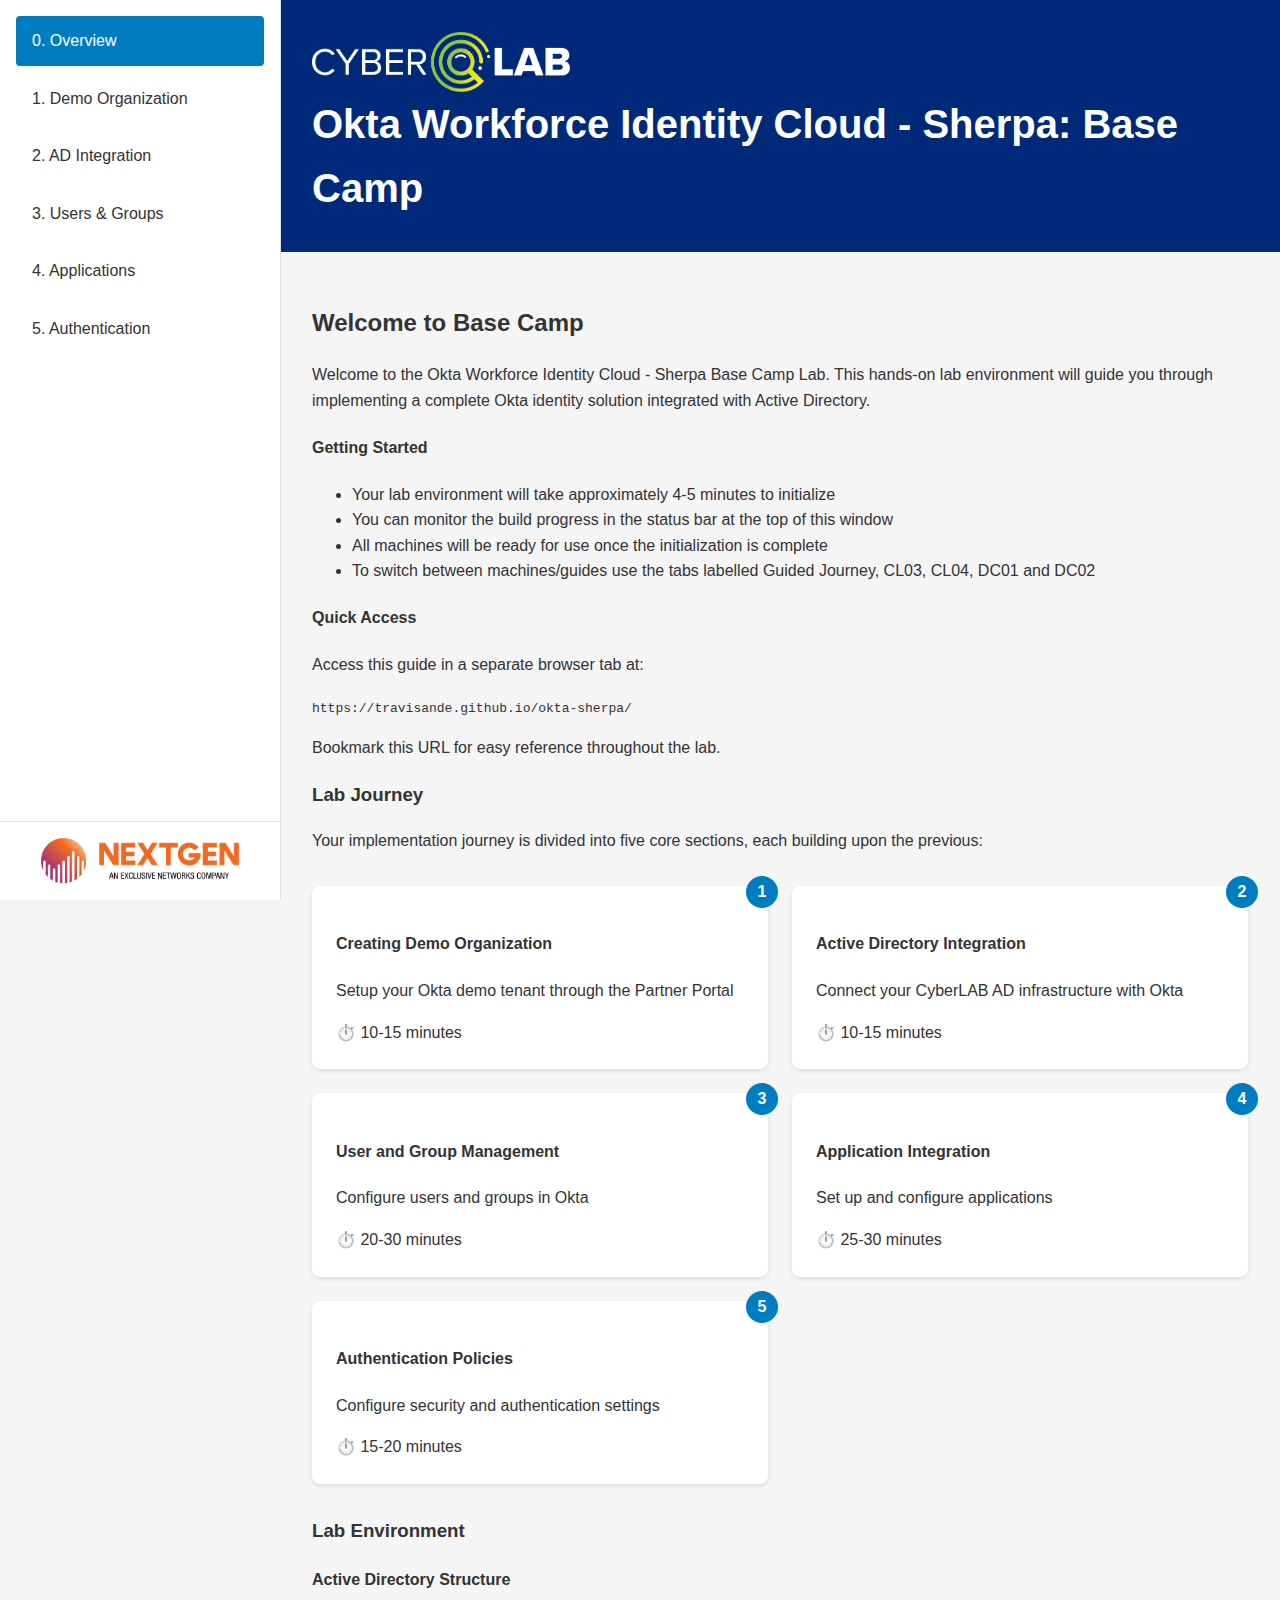
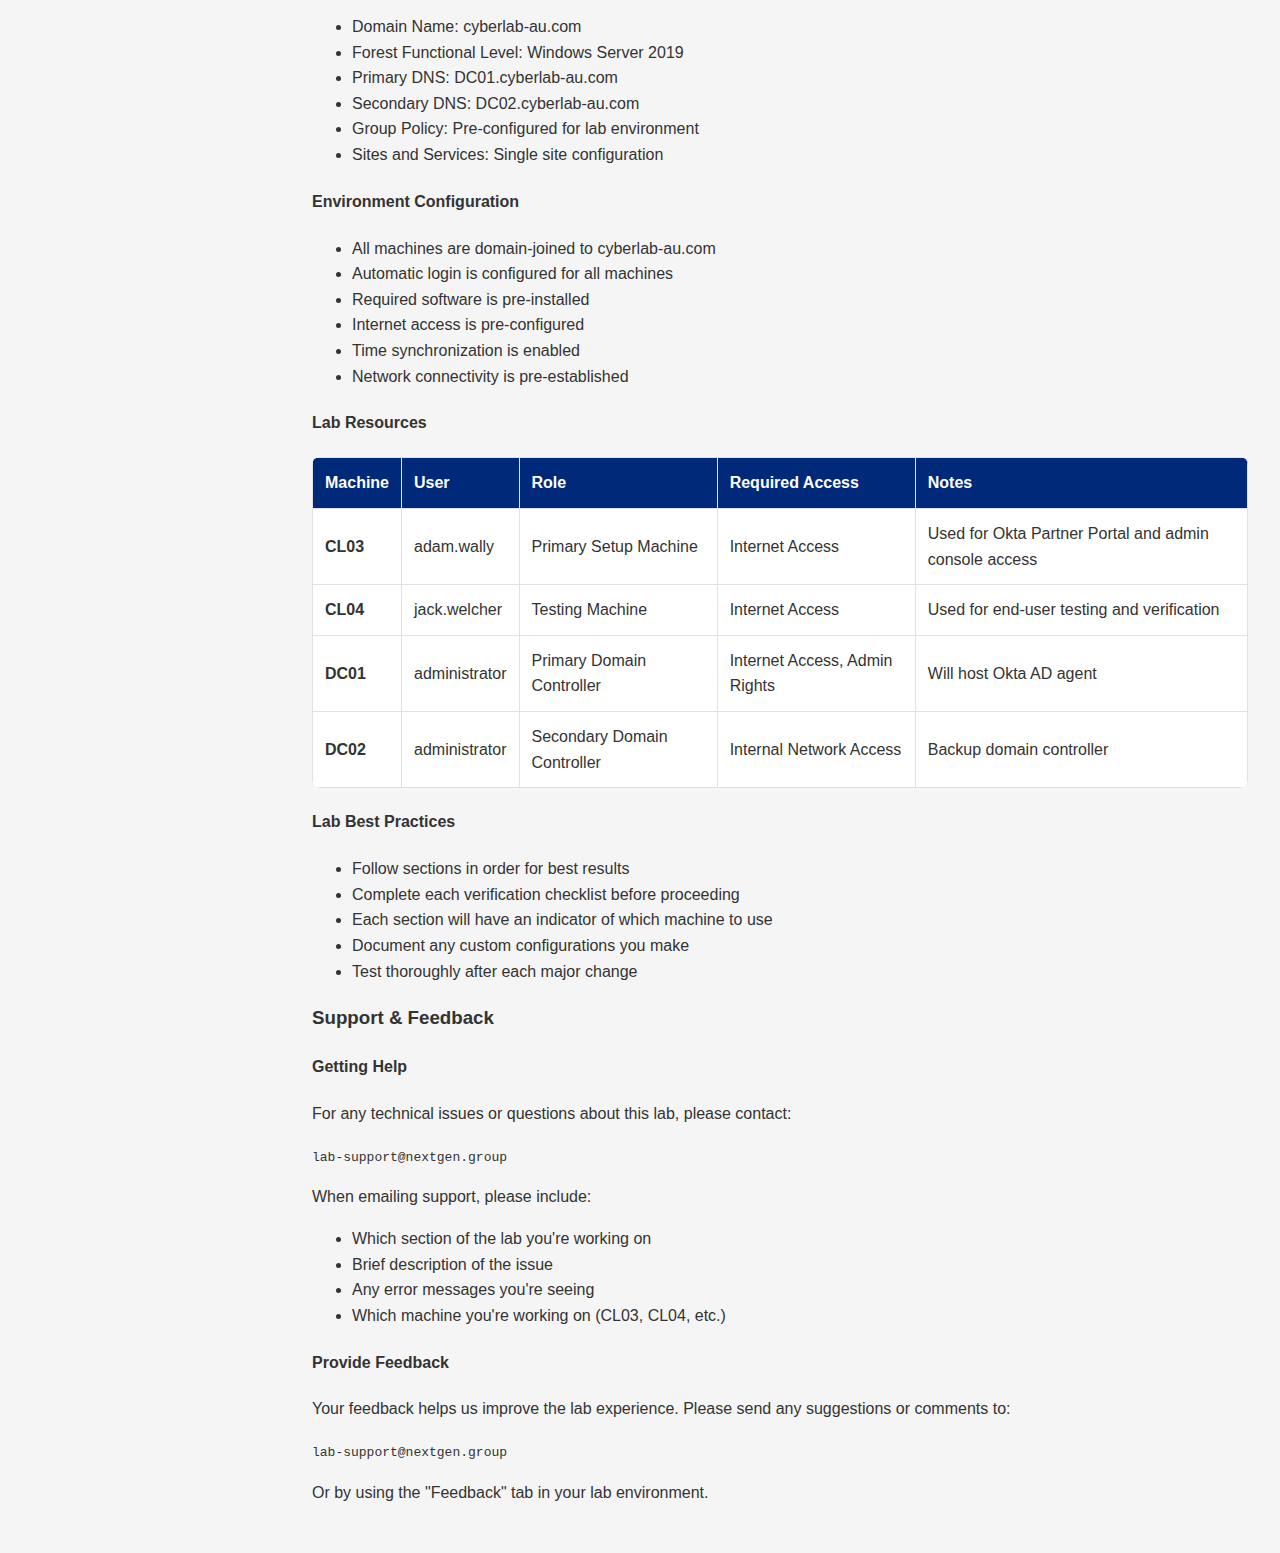
==== commit cae2d9e3: "Update index.html" ====
--- a/index.html
+++ b/index.html
@@ -411,6 +411,7 @@
                         </div>
                         <p>Your feedback helps us improve the lab experience. Please send any suggestions or comments to:</p>
                         <code>lab-support@nextgen.group</code>
+                        <p>Or by using the "Feedback" tab in your lab environment.</p>
                     </div>
                 </div>
                 </div>
